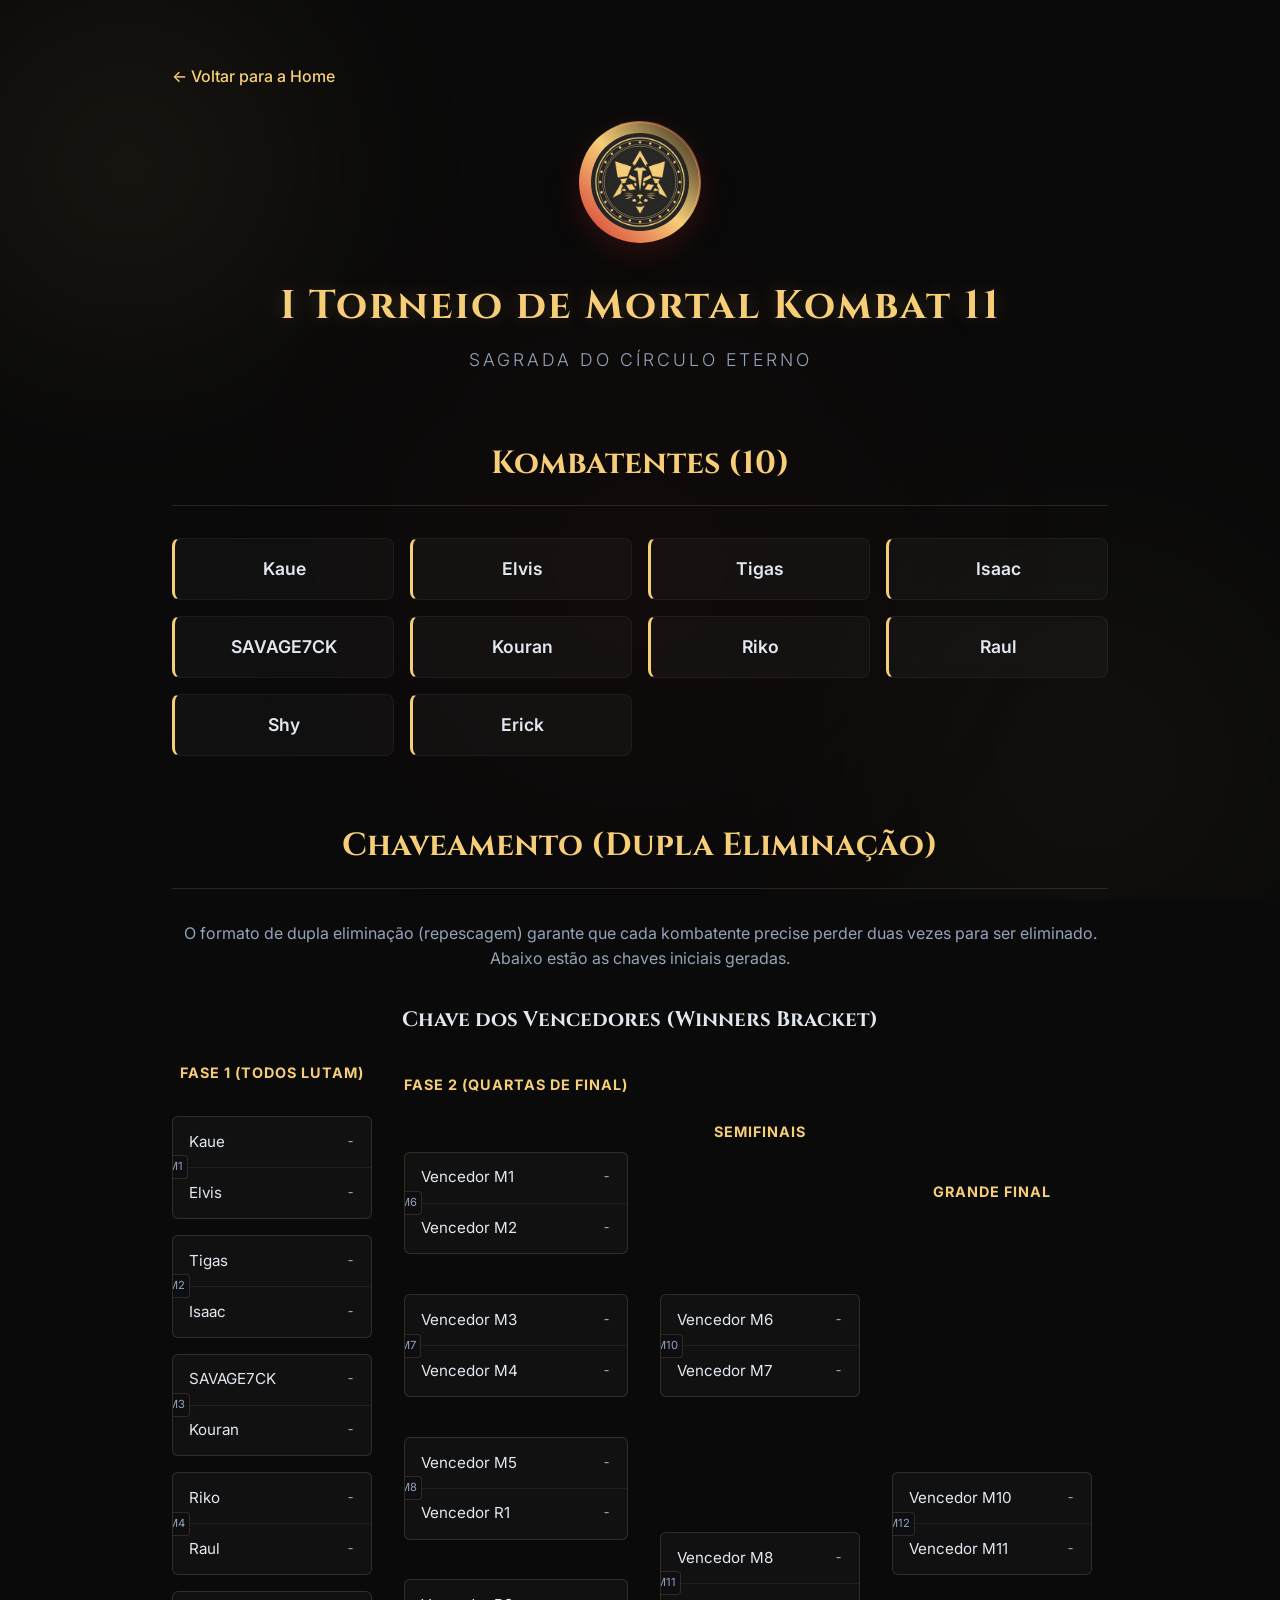
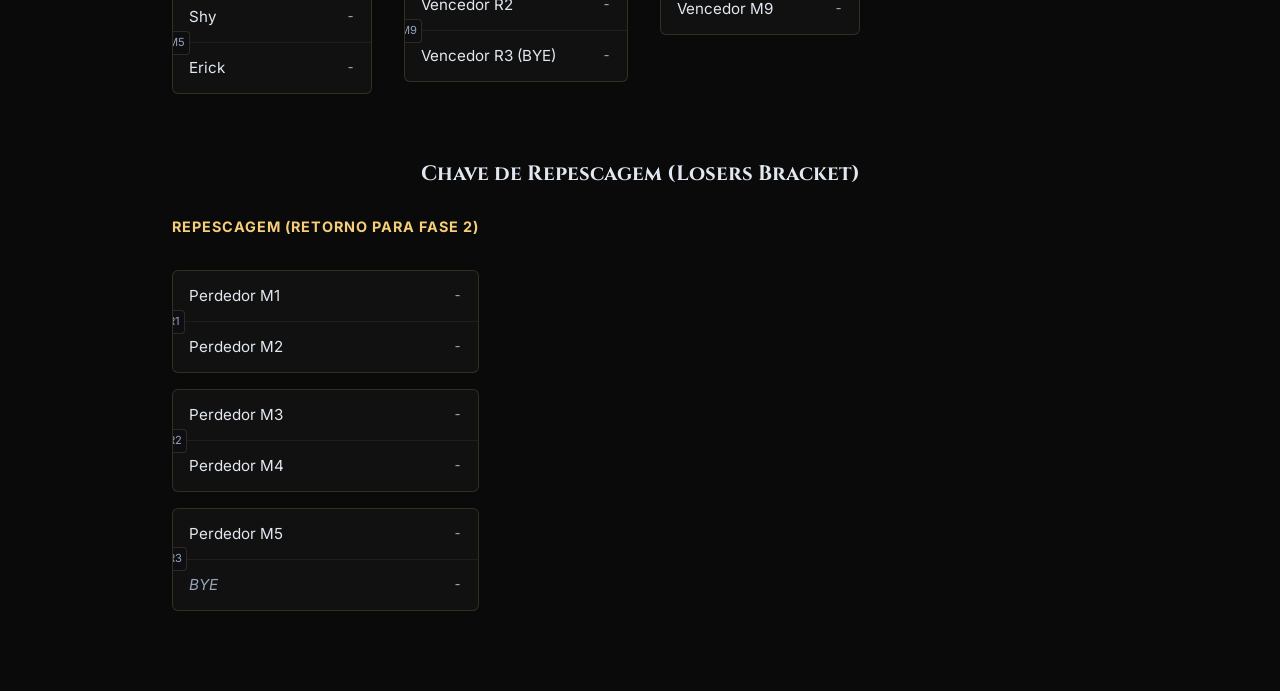
==== torneios/1-tor-mk11/index.html @ dc22f694 "first commit" ====
<!DOCTYPE html>
<html lang="pt-BR">
<head>
    <meta charset="UTF-8">
    <meta name="viewport" content="width=device-width, initial-scale=1.0">
    <title>Torneio MK11 - Sagrada do Círculo Eterno</title>
    <link rel="preconnect" href="https://fonts.googleapis.com">
    <link rel="preconnect" href="https://fonts.gstatic.com" crossorigin>
    <link href="https://fonts.googleapis.com/css2?family=Cinzel:wght@400..900&family=Inter:wght@300;400;500;600;700&display=swap" rel="stylesheet">
    <link rel="stylesheet" href="../../style.css"> <!-- Base styles -->
    <link rel="stylesheet" href="style.css"> <!-- Specific styles -->
</head>
<body>
    <div class="background-effects">
        <div class="glow glow-1"></div>
        <div class="glow glow-2"></div>
        <div class="glow glow-mk"></div>
    </div>

    <main class="container tournament-container">
        <nav class="back-nav animate-on-scroll">
            <a href="../../index.html" class="back-link">← Voltar para a Home</a>
        </nav>

        <header class="header animate-on-scroll">
            <div class="logo-container mk-logo">
                <img src="../../logo.png" alt="Logo Sagrada do Círculo Eterno" class="logo">
            </div>
            <h1 class="title">I Torneio de Mortal Kombat 11</h1>
            <p class="subtitle">Sagrada do Círculo Eterno</p>
        </header>

        <section class="participants-section animate-on-scroll">
            <h2 class="section-title">Kombatentes (10)</h2>
            <div class="participants-grid" id="participantsGrid">
                <!-- Participants will be loaded via JS -->
            </div>
        </section>

        <section class="bracket-section animate-on-scroll">
            <h2 class="section-title">Chaveamento (Dupla Eliminação)</h2>
            <p class="bracket-desc">O formato de dupla eliminação (repescagem) garante que cada kombatente precise perder duas vezes para ser eliminado. Abaixo estão as chaves iniciais geradas.</p>
            
            <div class="bracket-wrapper">
                <div class="bracket winners-bracket">
                    <h3>Chave dos Vencedores (Winners Bracket)</h3>
                    <div class="bracket-rounds" id="winnersBracket">
                        <!-- Bracket will be rendered here -->
                    </div>
                </div>

                <div class="bracket losers-bracket">
                    <h3>Chave de Repescagem (Losers Bracket)</h3>
                    <div class="bracket-rounds" id="losersBracket">
                        <!-- Losers Bracket will be rendered here -->
                        <div class="losers-placeholder">
                            <p>Os confrontos da repescagem serão definidos conforme as derrotas na Chave dos Vencedores.</p>
                        </div>
                    </div>
                </div>
            </div>
        </section>

    </main>

    <script src="../../script.js"></script>
    <script src="script.js"></script>
</body>
</html>
---- style.css ----
:root {
    --primary-color: #F6CE78;
    --bg-color: #0d0d12;
    --surface-color: rgba(255, 255, 255, 0.03);
    --surface-border: rgba(246, 206, 120, 0.15);
    --text-main: #e2e8f0;
    --text-muted: #94a3b8;
    --shadow-color: rgba(0, 0, 0, 0.5);
    --glow-color: rgba(246, 206, 120, 0.2);
}

* {
    margin: 0;
    padding: 0;
    box-sizing: border-box;
}

body {
    background-color: var(--bg-color);
    color: var(--text-main);
    font-family: 'Inter', sans-serif;
    line-height: 1.6;
    overflow-x: hidden;
    position: relative;
}

h1, h2, h3, .rule-number, .quote {
    font-family: 'Cinzel', serif;
}

/* Background Effects */
.background-effects {
    position: fixed;
    top: 0;
    left: 0;
    width: 100vw;
    height: 100vh;
    z-index: -1;
    overflow: hidden;
    pointer-events: none;
}

.glow {
    position: absolute;
    border-radius: 50%;
    filter: blur(100px);
    opacity: 0.5;
}

.glow-1 {
    width: 40vw;
    height: 40vw;
    background: radial-gradient(circle, var(--glow-color) 0%, transparent 70%);
    top: -10%;
    left: -10%;
    animation: float 20s ease-in-out infinite alternate;
}

.glow-2 {
    width: 50vw;
    height: 50vw;
    background: radial-gradient(circle, rgba(246, 206, 120, 0.1) 0%, transparent 70%);
    bottom: -20%;
    right: -10%;
    animation: float 25s ease-in-out infinite alternate-reverse;
}

@keyframes float {
    0% { transform: translate(0, 0) scale(1); }
    50% { transform: translate(5%, 5%) scale(1.1); }
    100% { transform: translate(-5%, 10%) scale(0.9); }
}

.container {
    max-width: 800px;
    margin: 0 auto;
    padding: 4rem 2rem;
}

/* Header */
.header {
    text-align: center;
    margin-bottom: 4rem;
}

.logo-container {
    width: 120px;
    height: 120px;
    margin: 0 auto 2rem;
    border-radius: 50%;
    padding: 10px;
    background: linear-gradient(135deg, rgba(246, 206, 120, 0.2) 0%, rgba(255, 255, 255, 0) 100%);
    box-shadow: 0 8px 32px 0 var(--shadow-color);
    backdrop-filter: blur(10px);
    border: 1px solid var(--surface-border);
    position: relative;
}

.logo-container::after {
    content: '';
    position: absolute;
    top: -2px; left: -2px; right: -2px; bottom: -2px;
    border-radius: 50%;
    background: linear-gradient(45deg, var(--primary-color), transparent);
    z-index: -1;
    animation: spin 4s linear infinite;
}

@keyframes spin {
    100% { transform: rotate(360deg); }
}

.logo {
    width: 100%;
    height: 100%;
    object-fit: contain;
    border-radius: 50%;
}

.title {
    font-size: 2.5rem;
    color: var(--primary-color);
    margin-bottom: 0.5rem;
    text-shadow: 0 0 20px var(--glow-color);
    letter-spacing: 2px;
}

.subtitle {
    font-size: 1.1rem;
    color: var(--text-muted);
    font-weight: 300;
    text-transform: uppercase;
    letter-spacing: 3px;
}

/* Intro Section */
.intro {
    background: var(--surface-color);
    border: 1px solid var(--surface-border);
    padding: 2rem;
    border-radius: 16px;
    margin-bottom: 4rem;
    backdrop-filter: blur(10px);
    box-shadow: 0 8px 32px 0 rgba(0, 0, 0, 0.3);
    border-left: 4px solid var(--primary-color);
    font-size: 1.1rem;
}

.intro strong {
    color: var(--primary-color);
}

/* Rules Section */
.rules-container {
    display: flex;
    flex-direction: column;
    gap: 1.5rem;
    margin-bottom: 4rem;
}

.rule-card {
    display: flex;
    gap: 1.5rem;
    background: var(--surface-color);
    border: 1px solid rgba(255, 255, 255, 0.05);
    padding: 2rem;
    border-radius: 16px;
    backdrop-filter: blur(10px);
    transition: all 0.4s cubic-bezier(0.175, 0.885, 0.32, 1.275);
    position: relative;
    overflow: hidden;
}

.rule-card::before {
    content: '';
    position: absolute;
    top: 0;
    left: 0;
    width: 100%;
    height: 100%;
    background: linear-gradient(135deg, transparent, rgba(246, 206, 120, 0.05));
    opacity: 0;
    transition: opacity 0.4s ease;
}

.rule-card:hover {
    transform: translateY(-5px) scale(1.02);
    border-color: var(--surface-border);
    box-shadow: 0 10px 40px -10px rgba(246, 206, 120, 0.2);
}

.rule-card:hover::before {
    opacity: 1;
}

.rule-number {
    font-size: 3rem;
    color: rgba(246, 206, 120, 0.15);
    font-weight: bold;
    min-width: 60px;
    text-align: center;
    line-height: 1;
    transition: color 0.4s ease;
}

.rule-card:hover .rule-number {
    color: var(--primary-color);
    text-shadow: 0 0 15px var(--glow-color);
}

.rule-content h2 {
    color: var(--primary-color);
    font-size: 1.5rem;
    margin-bottom: 0.5rem;
    letter-spacing: 1px;
}

.rule-content p {
    color: var(--text-muted);
    font-size: 1rem;
    line-height: 1.7;
}

.highlight {
    background: rgba(246, 206, 120, 0.1);
    color: var(--primary-color);
    padding: 0.2rem 0.5rem;
    border-radius: 4px;
    font-family: monospace;
    font-size: 0.9em;
    border: 1px solid rgba(246, 206, 120, 0.2);
}

/* Closing Section */
.closing {
    text-align: center;
    padding-top: 2rem;
    border-top: 1px solid var(--surface-border);
}

.quote {
    font-size: 1.5rem;
    color: var(--text-main);
    font-style: italic;
    margin-bottom: 1.5rem;
    position: relative;
    display: inline-block;
    padding: 0 2rem;
}

.quote::before, .quote::after {
    content: '"';
    color: var(--primary-color);
    font-size: 3rem;
    position: absolute;
    top: -10px;
    opacity: 0.3;
}

.quote::before { left: -10px; }
.quote::after { right: -10px; }

.signature {
    font-weight: bold;
    color: var(--primary-color);
    font-size: 1.2rem;
    margin-bottom: 1rem;
    letter-spacing: 1px;
}

.commission {
    color: var(--text-muted);
    font-size: 0.9rem;
    margin-bottom: 3rem;
}

.latin {
    font-style: italic;
    color: rgba(246, 206, 120, 0.8);
}

.about-us {
    background: linear-gradient(180deg, var(--surface-color) 0%, rgba(0,0,0,0) 100%);
    border: 1px solid var(--surface-border);
    border-bottom: none;
    padding: 2.5rem;
    border-radius: 16px 16px 0 0;
    color: var(--text-muted);
}

/* Animations */
.animate-on-scroll {
    opacity: 0;
    transform: translateY(30px);
    transition: opacity 0.8s ease-out, transform 0.8s cubic-bezier(0.175, 0.885, 0.32, 1.275);
}

.animate-on-scroll.visible {
    opacity: 1;
    transform: translateY(0);
}

/* Buttons */
.btn-primary {
    display: inline-block;
    padding: 0.8rem 2rem;
    background: linear-gradient(135deg, var(--primary-color) 0%, rgba(246, 206, 120, 0.7) 100%);
    color: #1a1a1a;
    text-decoration: none;
    font-weight: 600;
    font-family: 'Inter', sans-serif;
    border-radius: 30px;
    transition: all 0.3s ease;
    border: none;
    box-shadow: 0 4px 15px rgba(246, 206, 120, 0.3);
    cursor: pointer;
}

.btn-primary:hover {
    transform: translateY(-2px);
    box-shadow: 0 6px 20px rgba(246, 206, 120, 0.5);
    background: linear-gradient(135deg, #fff 0%, var(--primary-color) 100%);
}

/* Responsive */
@media (max-width: 768px) {
    .container {
        padding: 2rem 1.5rem;
    }
    
    .title {
        font-size: 2rem;
    }
    
    .rule-card {
        flex-direction: column;
        gap: 0.5rem;
        padding: 1.5rem;
    }
    
    .rule-number {
        text-align: left;
        font-size: 2rem;
    }
    
    .quote {
        font-size: 1.2rem;
    }
}
---- torneios/1-tor-mk11/style.css ----
/* MK11 Tournament Specific Styles */

:root {
    --mk-red: #d32f2f;
    --mk-dark: #0a0a0a;
}

body {
    background-color: var(--mk-dark);
}

.glow-mk {
    width: 60vw;
    height: 60vw;
    background: radial-gradient(circle, rgba(211, 47, 47, 0.1) 0%, transparent 70%);
    top: 20%;
    left: 20%;
    animation: pulse 10s ease-in-out infinite alternate;
}

@keyframes pulse {
    0% { transform: scale(1); opacity: 0.5; }
    100% { transform: scale(1.2); opacity: 0.8; }
}

.tournament-container {
    max-width: 1000px;
}

.back-nav {
    margin-bottom: 2rem;
}

.back-link {
    color: var(--primary-color);
    text-decoration: none;
    font-weight: 500;
    transition: color 0.3s ease;
}

.back-link:hover {
    color: var(--mk-red);
    text-shadow: 0 0 10px rgba(211, 47, 47, 0.5);
}

.mk-logo {
    border-color: var(--mk-red);
    box-shadow: 0 8px 32px 0 rgba(211, 47, 47, 0.2);
}

.mk-logo::after {
    background: linear-gradient(45deg, var(--mk-red), var(--primary-color), transparent);
}

.section-title {
    font-family: 'Cinzel', serif;
    font-size: 2rem;
    color: var(--primary-color);
    text-align: center;
    margin-bottom: 2rem;
    border-bottom: 1px solid var(--surface-border);
    padding-bottom: 1rem;
}

/* Participants */
.participants-grid {
    display: grid;
    grid-template-columns: repeat(auto-fill, minmax(180px, 1fr));
    gap: 1rem;
    margin-bottom: 4rem;
}

.participant-card {
    background: var(--surface-color);
    border: 1px solid rgba(255, 255, 255, 0.05);
    padding: 1rem;
    border-radius: 8px;
    text-align: center;
    font-weight: 600;
    font-size: 1.1rem;
    backdrop-filter: blur(5px);
    transition: all 0.3s ease;
    border-left: 3px solid var(--primary-color);
}

.participant-card:hover {
    transform: translateY(-3px);
    border-left-color: var(--mk-red);
    box-shadow: 0 5px 15px rgba(211, 47, 47, 0.2);
}

/* Bracket layout */
.bracket-wrapper {
    display: flex;
    flex-direction: column;
    gap: 3rem;
}

.bracket h3 {
    color: var(--text-main);
    margin-bottom: 1.5rem;
    font-size: 1.3rem;
    text-align: center;
}

.bracket-desc {
    text-align: center;
    color: var(--text-muted);
    margin-bottom: 2rem;
}

.bracket-rounds {
    display: flex;
    justify-content: flex-start;
    gap: 2rem;
    overflow-x: auto;
    padding-bottom: 1rem;
}

.bracket-rounds::-webkit-scrollbar {
    height: 8px;
}

.bracket-rounds::-webkit-scrollbar-track {
    background: rgba(255, 255, 255, 0.05);
    border-radius: 4px;
}

.bracket-rounds::-webkit-scrollbar-thumb {
    background: var(--primary-color);
    border-radius: 4px;
}

.round {
    display: flex;
    flex-direction: column;
    justify-content: space-around;
    min-width: 200px;
    gap: 1rem;
}

.round-title {
    text-align: center;
    color: var(--primary-color);
    font-size: 0.9rem;
    text-transform: uppercase;
    letter-spacing: 1px;
    margin-bottom: 1rem;
}

.match {
    background: var(--surface-color);
    border: 1px solid var(--surface-border);
    border-radius: 6px;
    overflow: hidden;
    display: flex;
    flex-direction: column;
    position: relative;
}

.match-number {
    position: absolute;
    top: 50%;
    left: -10px;
    transform: translateY(-50%);
    font-size: 0.7rem;
    color: var(--text-muted);
    background: var(--bg-color);
    padding: 2px 4px;
    border-radius: 4px;
    border: 1px solid var(--surface-border);
}

.player {
    padding: 0.8rem 1rem;
    font-size: 0.95rem;
    display: flex;
    justify-content: space-between;
    align-items: center;
    border-bottom: 1px solid rgba(255, 255, 255, 0.05);
}

.player:last-child {
    border-bottom: none;
}

.player.winner {
    color: var(--primary-color);
    font-weight: bold;
}

.player.bye {
    color: var(--text-muted);
    font-style: italic;
}

.score {
    font-family: monospace;
    color: var(--text-muted);
}

.losers-placeholder {
    width: 100%;
    text-align: center;
    padding: 3rem;
    background: var(--surface-color);
    border: 1px dashed var(--surface-border);
    border-radius: 8px;
    color: var(--text-muted);
}
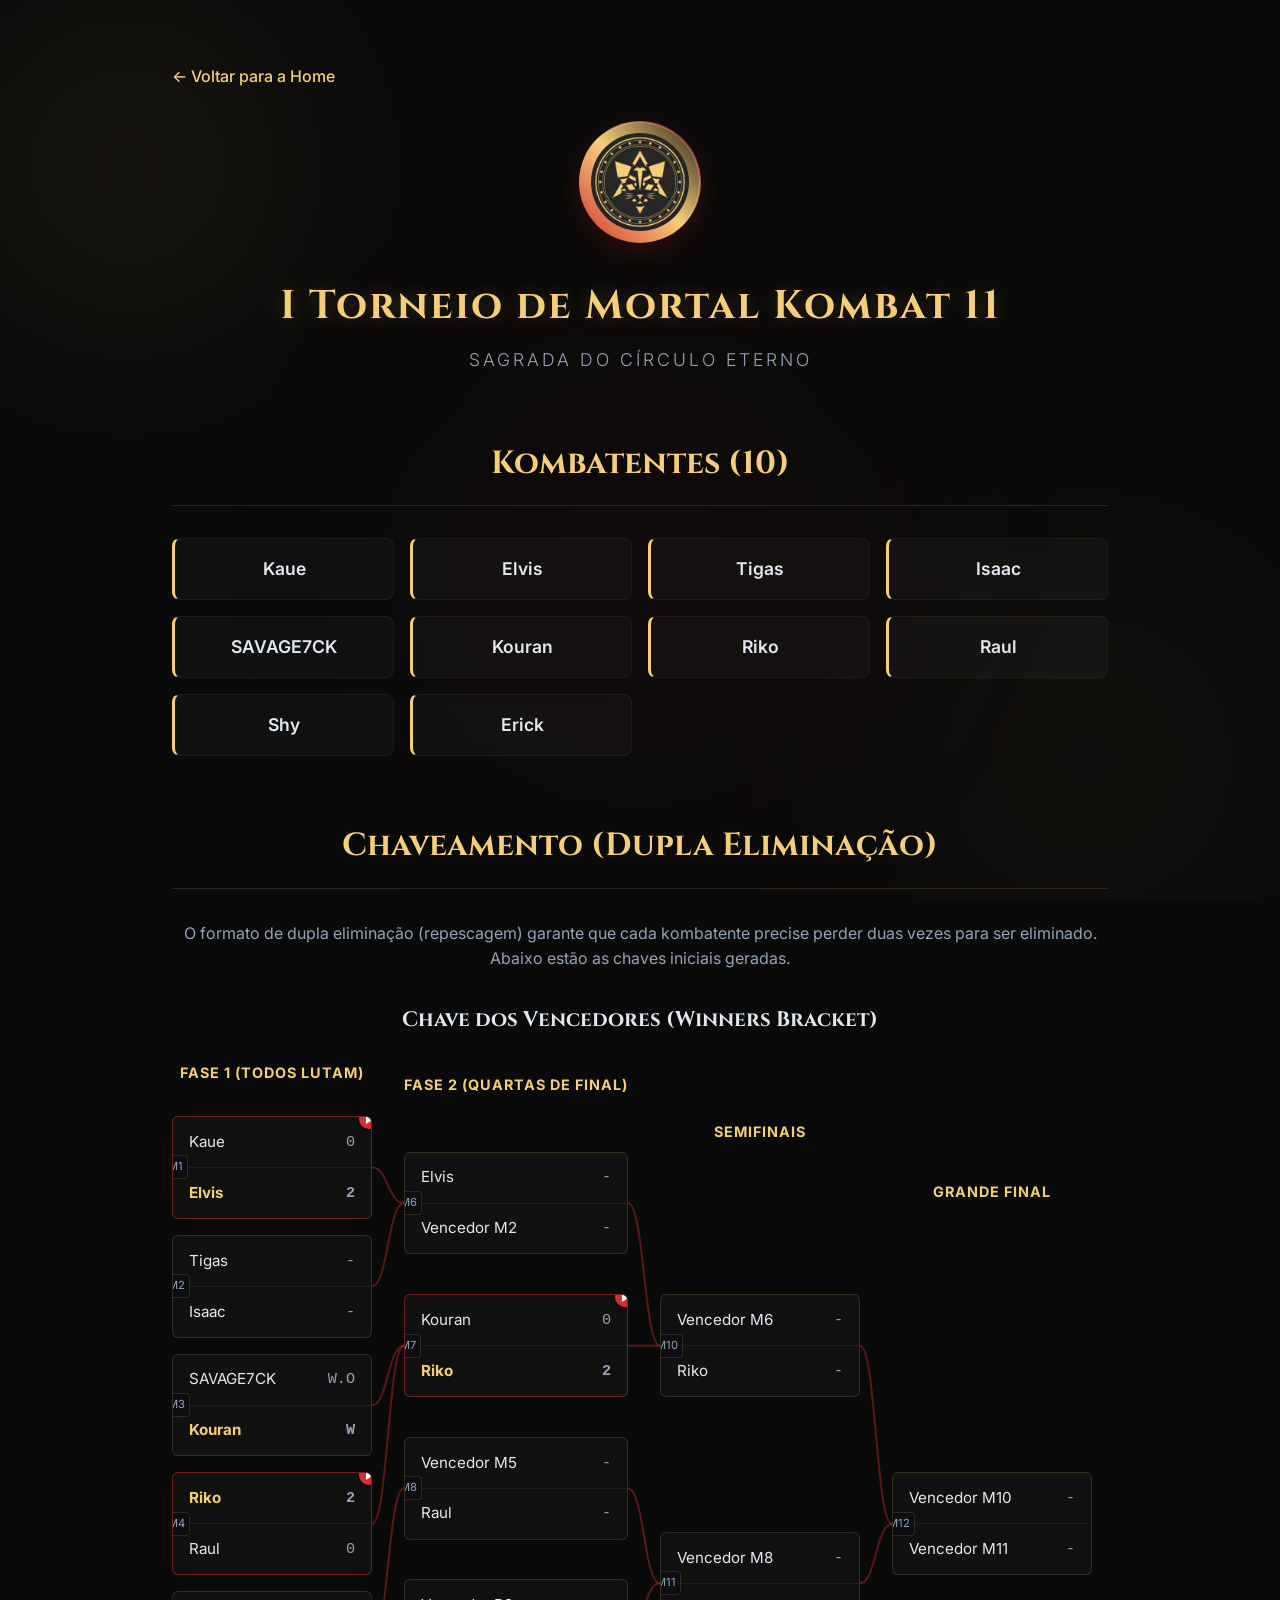
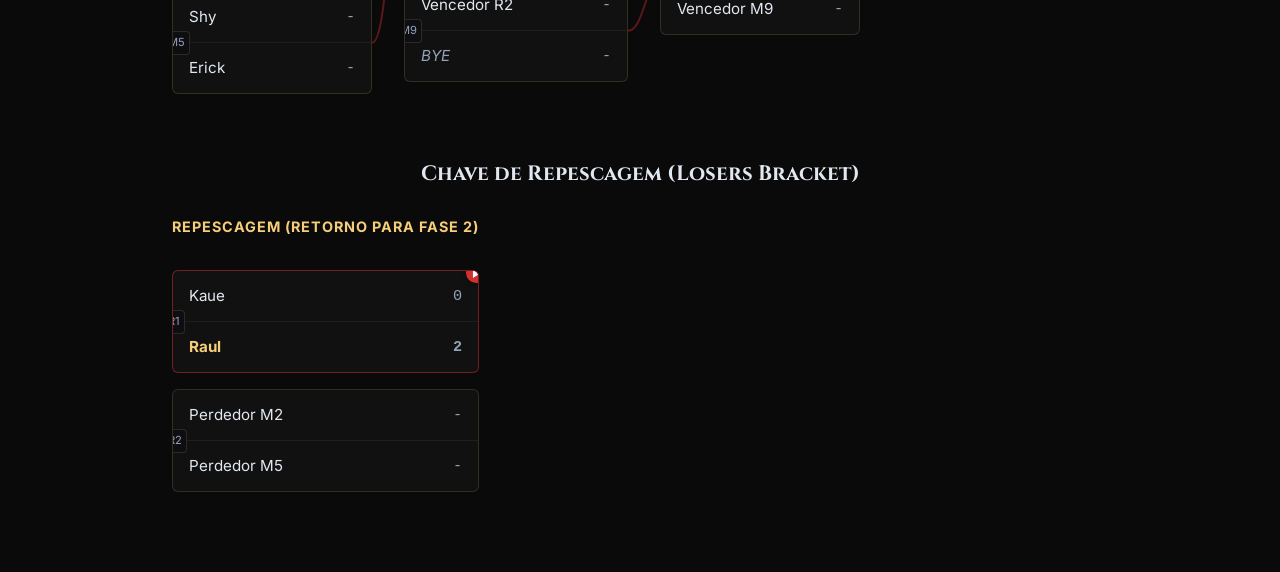
==== commit 680bebe7: "att" ====
--- a/torneios/1-tor-mk11/index.html
+++ b/torneios/1-tor-mk11/index.html
@@ -63,6 +63,16 @@
 
     </main>
 
+    <!-- Video Modal -->
+    <div id="videoModal" class="modal">
+        <div class="modal-content">
+            <span class="close-btn" onclick="closeModal()">&times;</span>
+            <div class="video-container">
+                <iframe id="videoIframe" width="100%" height="100%" title="YouTube video player" frameborder="0" allow="accelerometer; autoplay; clipboard-write; encrypted-media; gyroscope; picture-in-picture; web-share" allowfullscreen></iframe>
+            </div>
+        </div>
+    </div>
+
     <script src="../../script.js"></script>
     <script src="script.js"></script>
 </body>
--- a/torneios/1-tor-mk11/style.css
+++ b/torneios/1-tor-mk11/style.css
@@ -208,3 +208,91 @@
     border-radius: 8px;
     color: var(--text-muted);
 }
+
+/* Video Modal */
+.modal {
+    display: none;
+    position: fixed;
+    z-index: 1000;
+    left: 0;
+    top: 0;
+    width: 100%;
+    height: 100%;
+    background-color: rgba(0,0,0,0.8);
+    backdrop-filter: blur(5px);
+    justify-content: center;
+    align-items: center;
+}
+
+.modal-content {
+    background: var(--surface-color);
+    padding: 20px;
+    border-radius: 8px;
+    width: 90%;
+    max-width: 800px;
+    border: 1px solid var(--mk-red);
+    position: relative;
+    box-shadow: 0 0 20px rgba(211, 47, 47, 0.4);
+}
+
+.close-btn {
+    position: absolute;
+    right: 15px;
+    top: 5px;
+    color: var(--primary-color);
+    font-size: 28px;
+    font-weight: bold;
+    cursor: pointer;
+}
+
+.close-btn:hover {
+    color: var(--mk-red);
+}
+
+.video-container {
+    position: relative;
+    padding-bottom: 56.25%; /* 16:9 ratio */
+    height: 0;
+    overflow: hidden;
+    margin-top: 15px;
+    border-radius: 4px;
+}
+
+.video-container iframe {
+    position: absolute;
+    top: 0;
+    left: 0;
+    width: 100%;
+    height: 100%;
+}
+
+.match.has-video {
+    cursor: pointer;
+    border-color: rgba(211, 47, 47, 0.5);
+    transition: all 0.2s;
+}
+
+.match.has-video:hover {
+    transform: scale(1.02);
+    box-shadow: 0 0 10px rgba(211, 47, 47, 0.3);
+    border-color: var(--mk-red);
+    z-index: 5;
+}
+
+.match.has-video::after {
+    content: '▶';
+    position: absolute;
+    top: -8px;
+    right: -8px;
+    background: var(--mk-red);
+    color: white;
+    font-size: 10px;
+    width: 20px;
+    height: 20px;
+    border-radius: 50%;
+    display: flex;
+    justify-content: center;
+    align-items: center;
+    box-shadow: 0 0 5px rgba(0,0,0,0.5);
+    z-index: 2;
+}
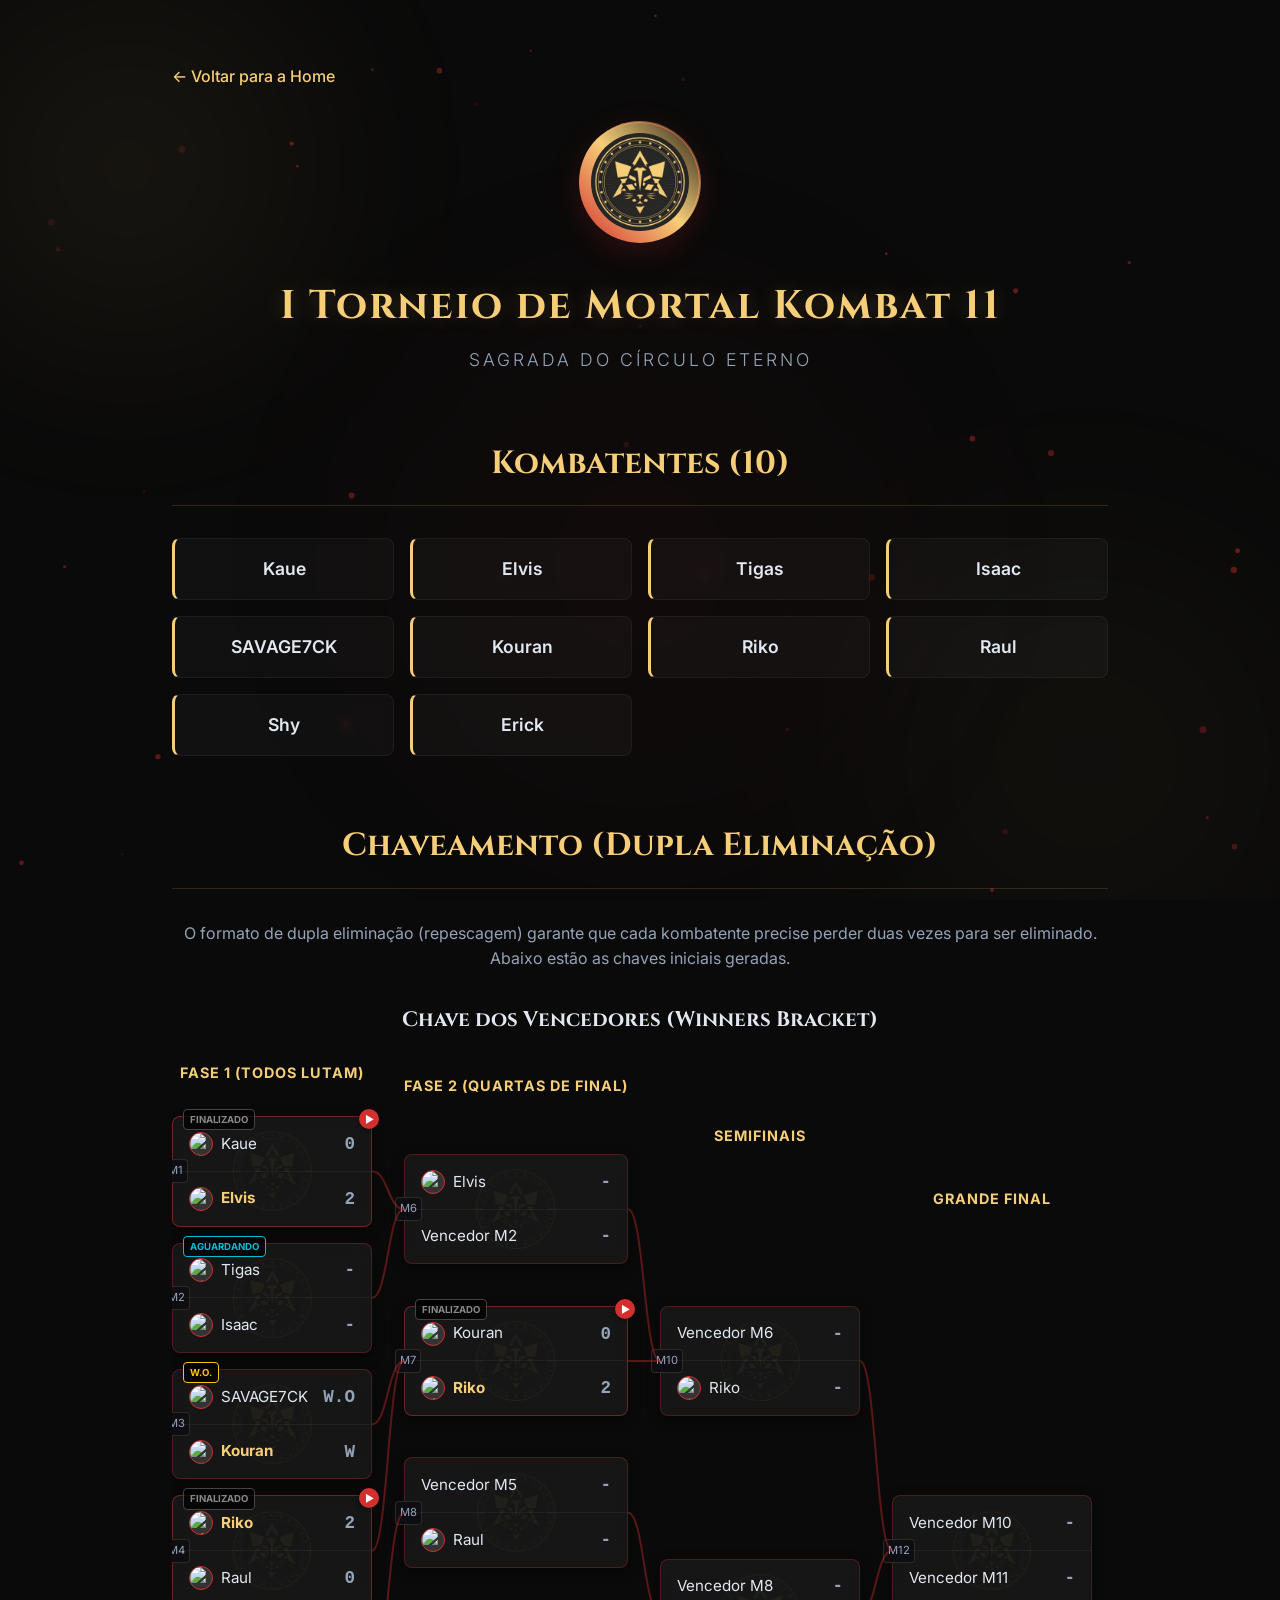
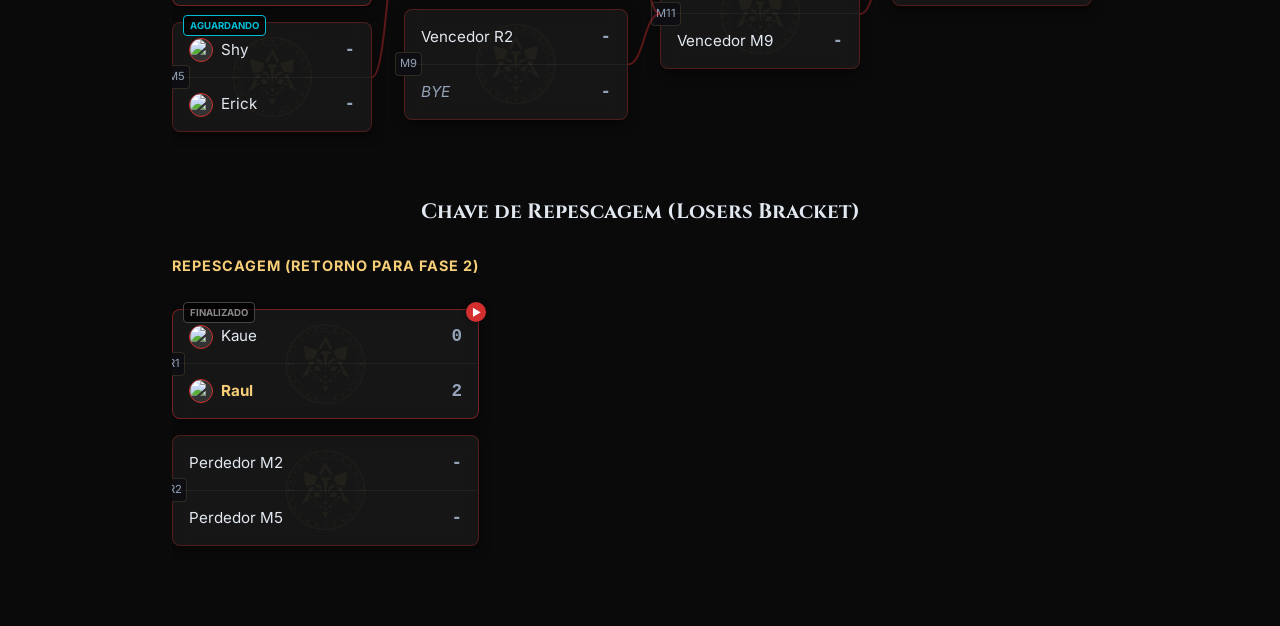
==== commit 093fe8a8: "att" ====
--- a/torneios/1-tor-mk11/index.html
+++ b/torneios/1-tor-mk11/index.html
@@ -15,6 +15,7 @@
         <div class="glow glow-1"></div>
         <div class="glow glow-2"></div>
         <div class="glow glow-mk"></div>
+        <canvas id="embers"></canvas>
     </div>
 
     <main class="container tournament-container">
@@ -67,6 +68,7 @@
     <div id="videoModal" class="modal">
         <div class="modal-content">
             <span class="close-btn" onclick="closeModal()">&times;</span>
+            <a id="videoFallbackLink" href="#" target="_blank" style="color: var(--primary-color); display: block; margin-bottom: 10px; text-decoration: none; font-weight: 500;">🔗 Assistir direto no YouTube (se houver erro)</a>
             <div class="video-container">
                 <iframe id="videoIframe" width="100%" height="100%" title="YouTube video player" frameborder="0" allow="accelerometer; autoplay; clipboard-write; encrypted-media; gyroscope; picture-in-picture; web-share" allowfullscreen></iframe>
             </div>
--- a/torneios/1-tor-mk11/style.css
+++ b/torneios/1-tor-mk11/style.css
@@ -23,6 +23,17 @@
     100% { transform: scale(1.2); opacity: 0.8; }
 }
 
+#embers {
+    position: fixed;
+    top: 0;
+    left: 0;
+    width: 100vw;
+    height: 100vh;
+    pointer-events: none;
+    z-index: -1;
+    opacity: 0.6;
+}
+
 .tournament-container {
     max-width: 1000px;
 }
@@ -149,13 +160,34 @@
 }
 
 .match {
-    background: var(--surface-color);
-    border: 1px solid var(--surface-border);
-    border-radius: 6px;
-    overflow: hidden;
+    background: rgba(30, 30, 30, 0.6);
+    backdrop-filter: blur(8px);
+    border: 1px solid rgba(211, 47, 47, 0.3);
+    border-radius: 8px;
     display: flex;
     flex-direction: column;
     position: relative;
+    box-shadow: 0 4px 12px rgba(0,0,0,0.5);
+    transition: all 0.3s ease;
+}
+
+/* Watermark */
+.match::before {
+    content: '';
+    position: absolute;
+    top: 50%;
+    left: 50%;
+    transform: translate(-50%, -50%);
+    width: 80%;
+    height: 80%;
+    background-image: url('../../logo.png');
+    background-size: contain;
+    background-repeat: no-repeat;
+    background-position: center;
+    opacity: 0.05;
+    pointer-events: none;
+    z-index: 0;
+    border-radius: inherit;
 }
 
 .match-number {
@@ -178,6 +210,29 @@
     justify-content: space-between;
     align-items: center;
     border-bottom: 1px solid rgba(255, 255, 255, 0.05);
+    position: relative;
+    z-index: 1;
+    cursor: default;
+    transition: background 0.2s;
+}
+
+.player:hover {
+    background: rgba(255, 255, 255, 0.05);
+}
+
+.player-info {
+    display: flex;
+    align-items: center;
+    gap: 8px;
+}
+
+.player-avatar {
+    width: 24px;
+    height: 24px;
+    border-radius: 50%;
+    background: #333;
+    border: 1px solid var(--mk-red);
+    object-fit: cover;
 }
 
 .player:last-child {
@@ -197,14 +252,49 @@
 .score {
     font-family: monospace;
     color: var(--text-muted);
+    font-size: 1.1rem;
+    font-weight: bold;
+}
+
+.status-badge {
+    position: absolute;
+    top: -8px;
+    left: 10px;
+    font-size: 0.6rem;
+    text-transform: uppercase;
+    padding: 2px 6px;
+    border-radius: 4px;
+    font-weight: bold;
+    z-index: 2;
+    background: rgba(0, 0, 0, 0.7);
+    border: 1px solid #555;
+    color: white;
+}
+
+.status-aguardando { color: #00BCD4; border-color: #00BCD4; animation: blink 2s infinite; }
+.status-finalizado { color: #888; border-color: #444; }
+.status-wo { color: #FFC107; border-color: #FFC107; }
+
+@keyframes blink {
+    0%, 100% { opacity: 1; }
+    50% { opacity: 0.5; }
+}
+
+/* Highlighting Logic */
+.match.highlighted {
+    border-color: var(--primary-color);
+    box-shadow: 0 0 15px rgba(255, 215, 0, 0.4);
+    transform: scale(1.03);
+    z-index: 10;
 }
 
 .losers-placeholder {
     width: 100%;
     text-align: center;
     padding: 3rem;
-    background: var(--surface-color);
-    border: 1px dashed var(--surface-border);
+    background: rgba(30, 30, 30, 0.4);
+    backdrop-filter: blur(5px);
+    border: 1px dashed rgba(255,255,255,0.2);
     border-radius: 8px;
     color: var(--text-muted);
 }
